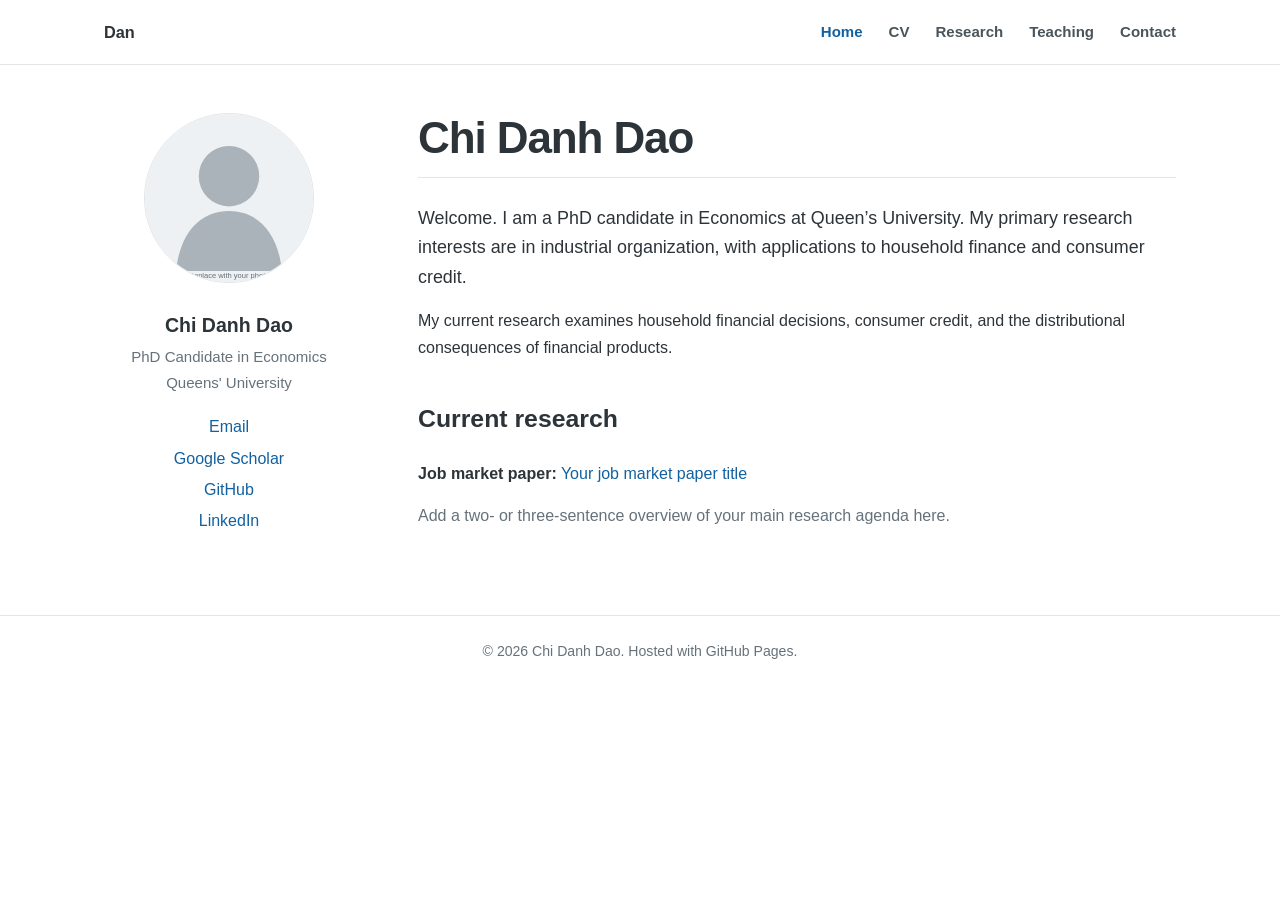
==== index.html @ 17aa1fd5 "move files to main" ====
<!doctype html>
<html lang="en">
<head>
  <meta charset="utf-8">
  <meta name="viewport" content="width=device-width, initial-scale=1">
  <meta name="description" content="Academic website">
  <link rel="stylesheet" href="assets/css/style.css">
  <script src="assets/js/config.js" defer></script>
  <script src="assets/js/site.js" defer></script>
</head>
<body data-page="home">
  <header class="site-nav" data-site-nav></header>
  <div class="site-shell">
    <aside class="profile" data-profile></aside>
    <main class="content">
      <h1 data-name>Your Name</h1>
      <p class="lead" data-intro>Welcome. I am a PhD candidate in Economics at Your University.</p>
      <p>My current research examines household financial decisions, consumer credit, and the distributional consequences of financial products.</p>
      <h2>Current research</h2>
      <p><strong>Job market paper:</strong> <a href="research.html">Your job market paper title</a></p>
      <p class="muted">Add a two- or three-sentence overview of your main research agenda here.</p>
    </main>
  </div>
  <footer class="site-footer" data-site-footer></footer>
</body>
</html>
---- assets/css/style.css ----
:root {
  --text: #2d3439;
  --muted: #66727b;
  --border: #e2e6e9;
  --link: #1261a0;
  --link-hover: #0b3f6a;
  --page-width: 1120px;
  --sidebar-width: 250px;
}

* { box-sizing: border-box; }

html { scroll-behavior: smooth; }

body {
  margin: 0;
  color: var(--text);
  background: #fff;
  font-family: -apple-system, BlinkMacSystemFont, "Segoe UI", Roboto, Helvetica, Arial, sans-serif;
  font-size: 16px;
  line-height: 1.65;
}

a { color: var(--link); text-decoration: none; }
a:hover, a:focus { color: var(--link-hover); text-decoration: underline; }

.site-nav {
  border-bottom: 1px solid var(--border);
  background: rgba(255, 255, 255, 0.98);
  position: sticky;
  top: 0;
  z-index: 10;
}

.nav-inner {
  max-width: var(--page-width);
  min-height: 64px;
  margin: 0 auto;
  padding: 0 24px;
  display: flex;
  align-items: center;
  gap: 28px;
}

.brand {
  color: var(--text);
  font-weight: 700;
  font-size: 1.02rem;
  margin-right: auto;
}

.brand:hover { text-decoration: none; }

.nav-links { display: flex; align-items: center; gap: 26px; }
.nav-links a { color: #4a545b; font-weight: 600; font-size: 0.94rem; }
.nav-links a[aria-current="page"] { color: var(--link); }

.menu-button {
  display: none;
  border: 1px solid var(--border);
  background: #fff;
  border-radius: 5px;
  padding: 7px 11px;
  font: inherit;
}

.site-shell {
  max-width: var(--page-width);
  margin: 0 auto;
  padding: 48px 24px 70px;
  display: grid;
  grid-template-columns: var(--sidebar-width) minmax(0, 1fr);
  gap: 64px;
}

.profile { text-align: center; }
.profile-image {
  width: 170px;
  height: 170px;
  object-fit: cover;
  border-radius: 50%;
  border: 1px solid var(--border);
}

.profile h2 { margin: 18px 0 3px; font-size: 1.22rem; }
.profile-role, .profile-affiliation { margin: 2px 0; color: var(--muted); font-size: 0.94rem; }
.profile-links { margin-top: 18px; display: grid; gap: 5px; }

.content { min-width: 0; }
.content h1 {
  font-size: clamp(2rem, 4vw, 2.75rem);
  line-height: 1.15;
  margin: 0 0 26px;
  padding-bottom: 13px;
  border-bottom: 1px solid var(--border);
  letter-spacing: -0.025em;
}
.content h2 { margin-top: 38px; font-size: 1.55rem; }
.content h3 { margin: 27px 0 4px; font-size: 1.12rem; line-height: 1.35; }
.content p { margin: 8px 0 16px; }

.lead { font-size: 1.12rem; max-width: 780px; }
.muted { color: var(--muted); }

.paper { margin-bottom: 30px; }
.paper-meta { color: var(--muted); margin-top: 1px !important; }
.paper-links { font-size: 0.95rem; }

.button {
  display: inline-block;
  padding: 10px 16px;
  border: 1px solid var(--link);
  border-radius: 4px;
  font-weight: 650;
}
.button:hover { text-decoration: none; background: #f4f8fb; }

.site-footer {
  border-top: 1px solid var(--border);
  color: var(--muted);
  font-size: 0.88rem;
  padding: 24px;
  text-align: center;
}

@media (max-width: 760px) {
  .nav-inner { min-height: 58px; flex-wrap: wrap; padding-top: 8px; padding-bottom: 8px; }
  .menu-button { display: block; }
  .nav-links { display: none; width: 100%; padding: 7px 0 12px; gap: 14px; flex-direction: column; align-items: flex-start; }
  .nav-links.open { display: flex; }
  .site-shell { grid-template-columns: 1fr; gap: 36px; padding-top: 34px; }
  .profile { text-align: left; display: grid; grid-template-columns: 105px 1fr; column-gap: 18px; align-items: center; }
  .profile-image { width: 105px; height: 105px; grid-row: 1 / span 4; }
  .profile h2 { margin: 0; }
  .profile-links { grid-column: 1 / -1; grid-template-columns: repeat(2, max-content); gap: 4px 20px; }
}
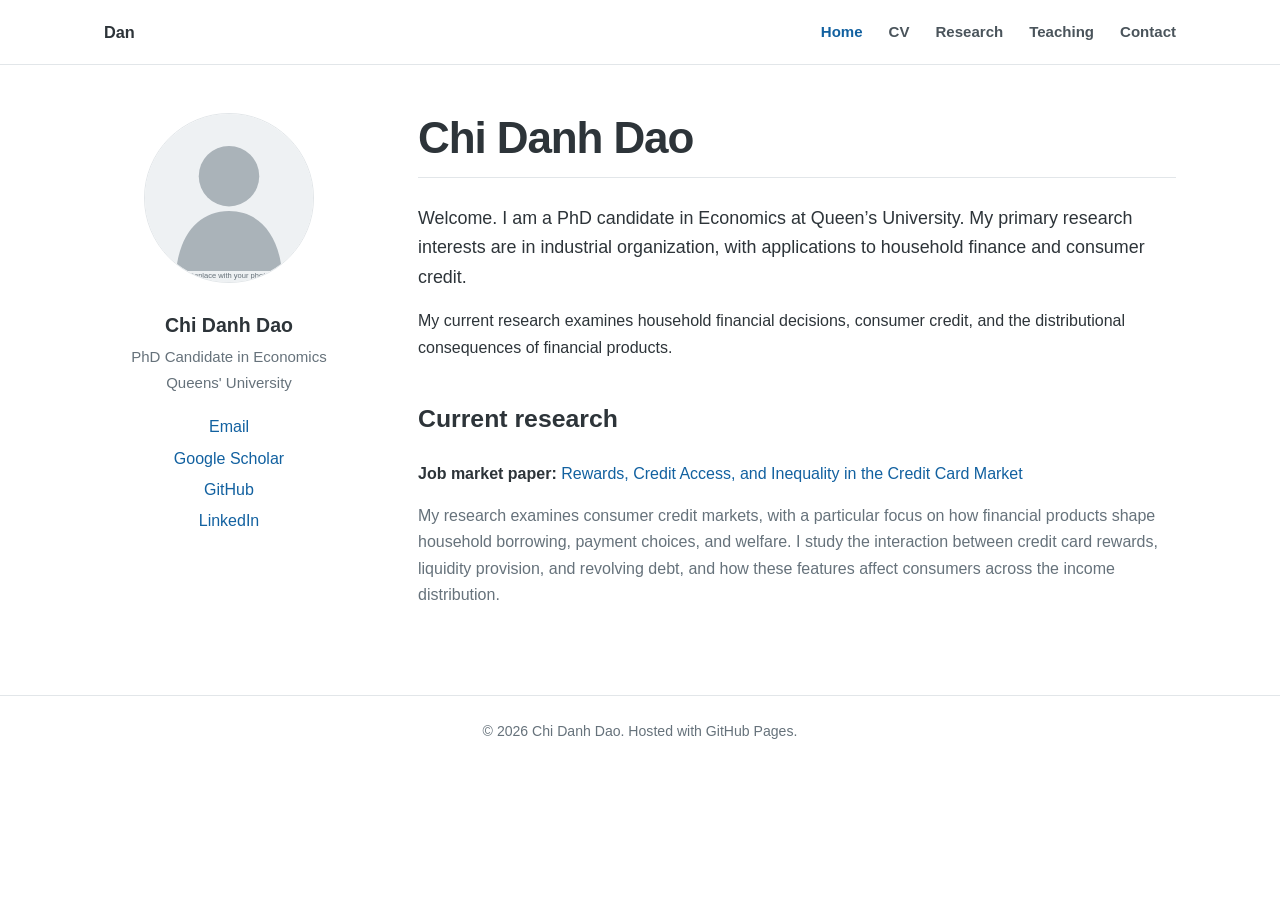
==== commit 87659639: "Update index.html" ====
--- a/index.html
+++ b/index.html
@@ -13,12 +13,12 @@
   <div class="site-shell">
     <aside class="profile" data-profile></aside>
     <main class="content">
-      <h1 data-name>Your Name</h1>
-      <p class="lead" data-intro>Welcome. I am a PhD candidate in Economics at Your University.</p>
+      <h1 data-name>Chi Danh Dao (Dan)</h1>
+      <p class="lead" data-intro>Welcome. I am a PhD candidate in Economics at Queens' University.</p>
       <p>My current research examines household financial decisions, consumer credit, and the distributional consequences of financial products.</p>
       <h2>Current research</h2>
-      <p><strong>Job market paper:</strong> <a href="research.html">Your job market paper title</a></p>
-      <p class="muted">Add a two- or three-sentence overview of your main research agenda here.</p>
+      <p><strong>Job market paper:</strong> <a href="research.html">Rewards, Credit Access, and Inequality in the Credit Card Market</a></p>
+      <p class="muted">My research examines consumer credit markets, with a particular focus on how financial products shape household borrowing, payment choices, and welfare. I study the interaction between credit card rewards, liquidity provision, and revolving debt, and how these features affect consumers across the income distribution.</p>
     </main>
   </div>
   <footer class="site-footer" data-site-footer></footer>
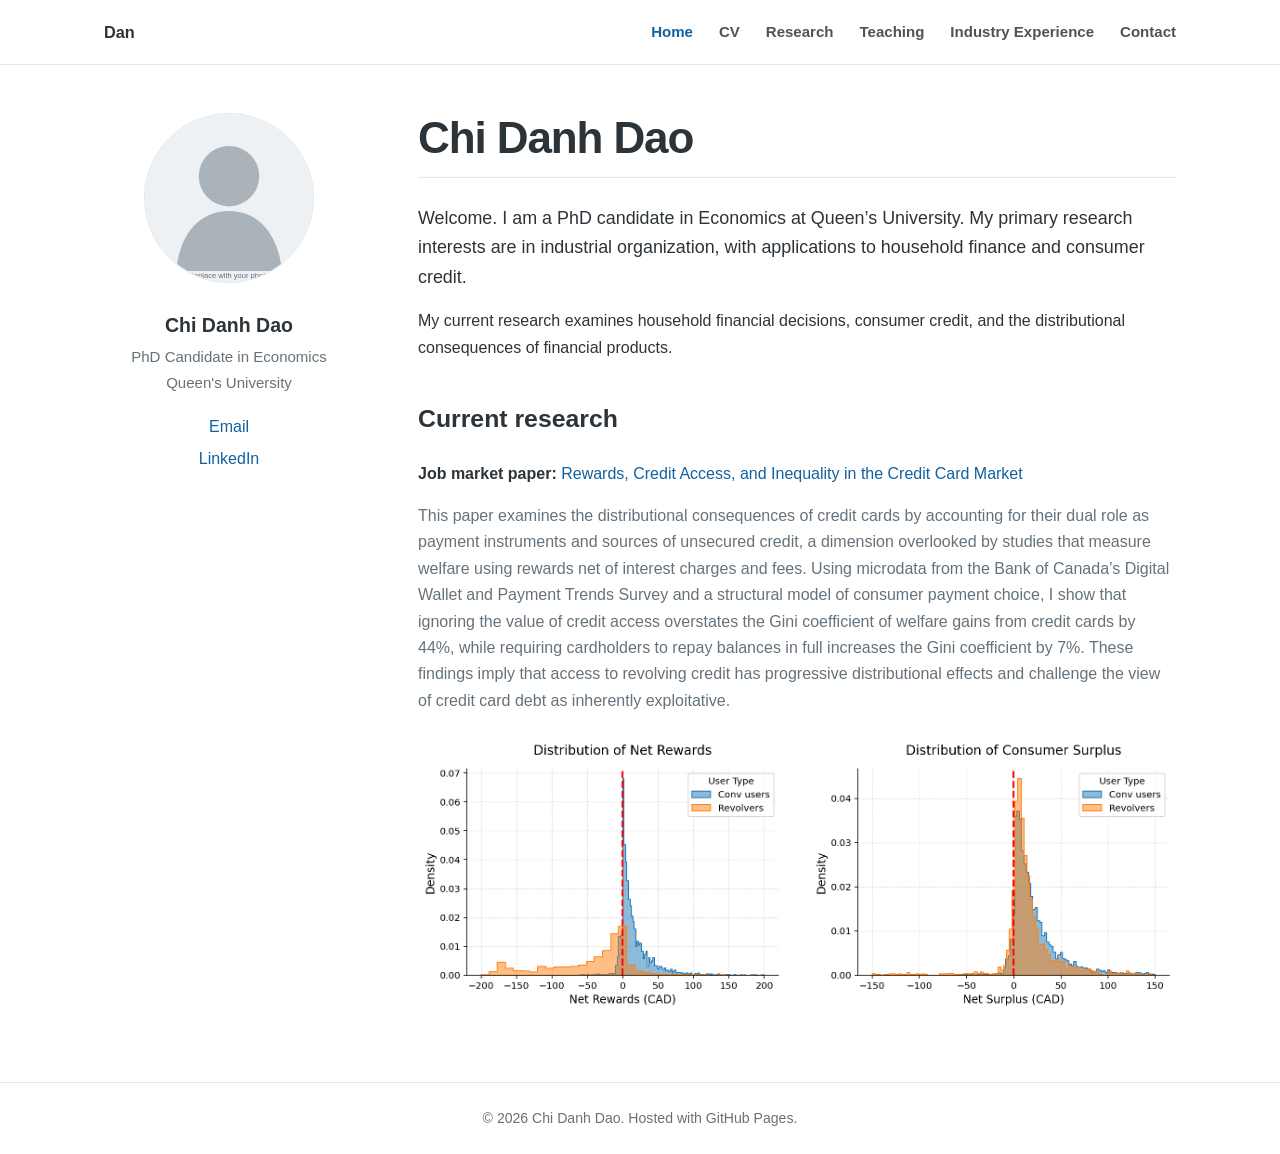
==== commit 5217b970: "update CV and complete other tabs" ====
--- a/index.html
+++ b/index.html
@@ -14,12 +14,16 @@
     <aside class="profile" data-profile></aside>
     <main class="content">
       <h1 data-name>Chi Danh Dao (Dan)</h1>
-      <p class="lead" data-intro>Welcome. I am a PhD candidate in Economics at Queens' University.</p>
+      <p class="lead" data-intro>Welcome. I am a PhD candidate in Economics at Queen's University.</p>
       <p>My current research examines household financial decisions, consumer credit, and the distributional consequences of financial products.</p>
       <h2>Current research</h2>
       <p><strong>Job market paper:</strong> <a href="research.html">Rewards, Credit Access, and Inequality in the Credit Card Market</a></p>
-      <p class="muted">My research examines consumer credit markets, with a particular focus on how financial products shape household borrowing, payment choices, and welfare. I study the interaction between credit card rewards, liquidity provision, and revolving debt, and how these features affect consumers across the income distribution.</p>
-    </main>
+      <p class="muted">This paper examines the distributional consequences of credit cards by accounting for their dual role as payment instruments and sources of unsecured credit, a dimension overlooked by studies that measure welfare using rewards net of interest charges and fees. Using microdata from the Bank of Canada’s Digital Wallet and Payment Trends Survey and a structural model of consumer payment choice, I show that ignoring the value of credit access overstates the Gini coefficient of welfare gains from credit cards by 44%, while requiring cardholders to repay balances in full increases the Gini coefficient by 7%. These findings imply that access to revolving credit has progressive distributional effects and challenge the view of credit card debt as inherently exploitative.</p>
+<div class="image-grid">
+  <img src="assets/images/distribution_of_net_rewards.png" alt="Credit card rewards figure">
+  <img src="assets/images/surplus_dist.png" alt="Credit access inequality figure">
+</div>
+</main>
   </div>
   <footer class="site-footer" data-site-footer></footer>
 </body>
--- a/assets/css/style.css
+++ b/assets/css/style.css
@@ -134,3 +134,24 @@
   .profile h2 { margin: 0; }
   .profile-links { grid-column: 1 / -1; grid-template-columns: repeat(2, max-content); gap: 4px 20px; }
 }
+
+.image-grid {
+  display: grid;
+  grid-template-columns: repeat(2, minmax(0, 1fr));
+  gap: 1.5rem;
+  margin-top: 1.5rem;
+  align-items: start;
+}
+
+.image-grid img {
+  display: block;
+  width: 100%;
+  height: auto;
+  object-fit: contain;
+}
+
+@media (max-width: 700px) {
+  .image-grid {
+    grid-template-columns: 1fr;
+  }
+}
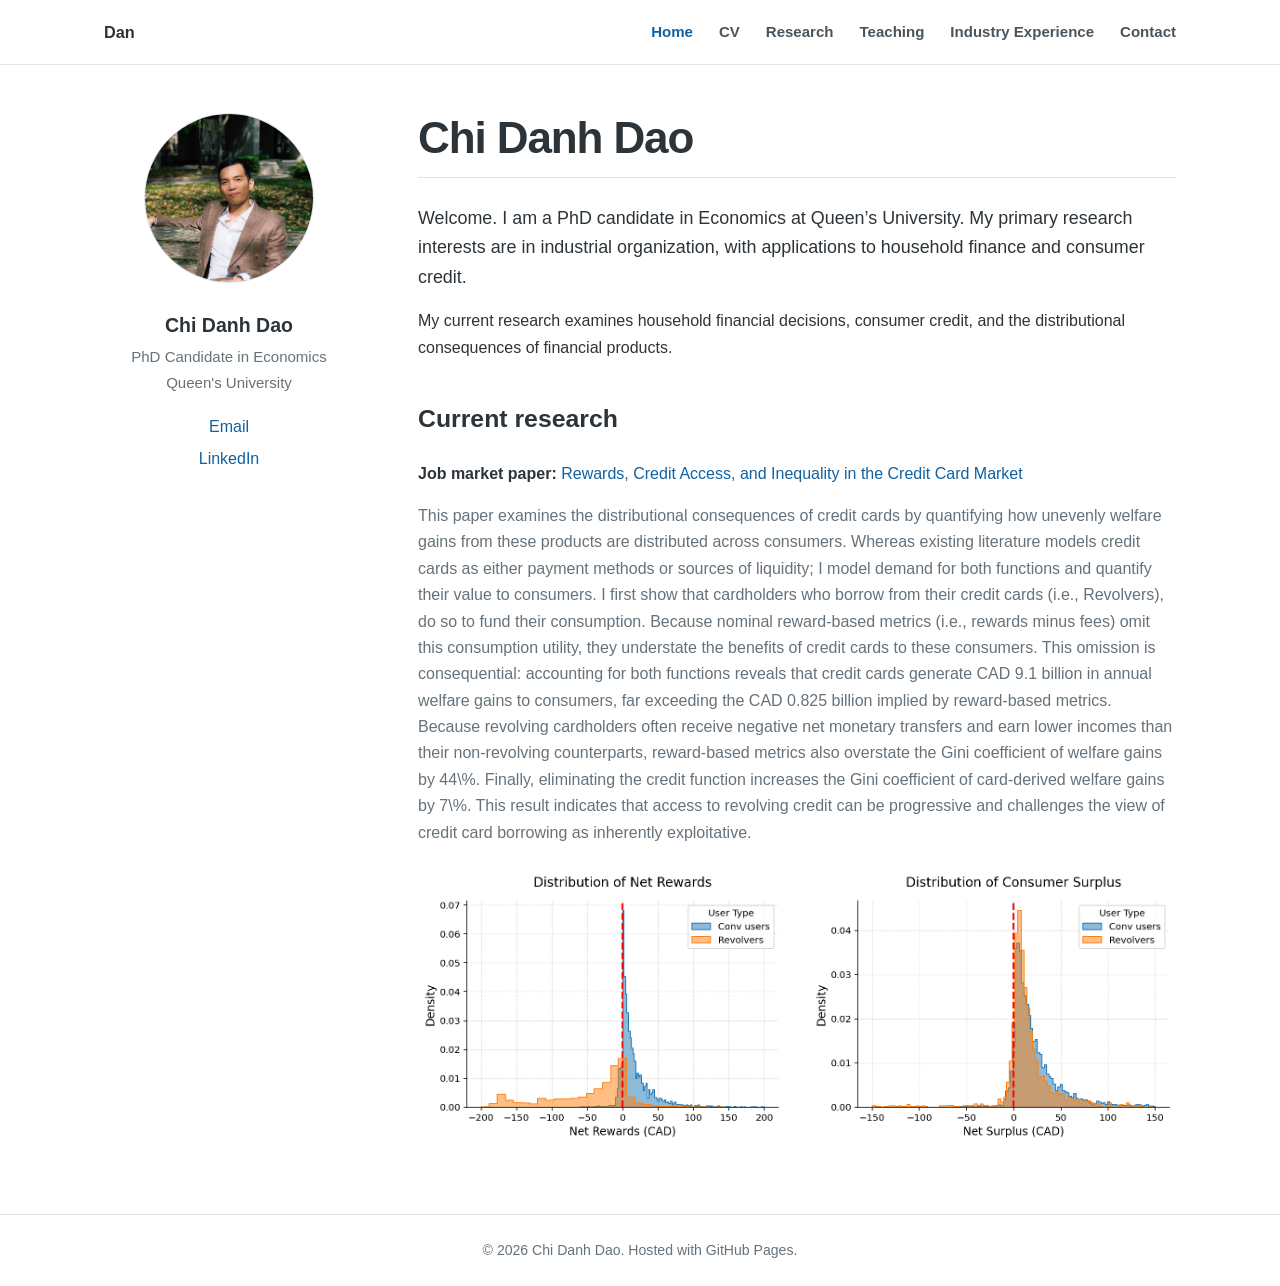
==== commit 4142e243: "update abstract of jmp" ====
--- a/index.html
+++ b/index.html
@@ -18,7 +18,7 @@
       <p>My current research examines household financial decisions, consumer credit, and the distributional consequences of financial products.</p>
       <h2>Current research</h2>
       <p><strong>Job market paper:</strong> <a href="research.html">Rewards, Credit Access, and Inequality in the Credit Card Market</a></p>
-      <p class="muted">This paper examines the distributional consequences of credit cards by accounting for their dual role as payment instruments and sources of unsecured credit, a dimension overlooked by studies that measure welfare using rewards net of interest charges and fees. Using microdata from the Bank of Canada’s Digital Wallet and Payment Trends Survey and a structural model of consumer payment choice, I show that ignoring the value of credit access overstates the Gini coefficient of welfare gains from credit cards by 44%, while requiring cardholders to repay balances in full increases the Gini coefficient by 7%. These findings imply that access to revolving credit has progressive distributional effects and challenge the view of credit card debt as inherently exploitative.</p>
+      <p class="muted">This paper examines the distributional consequences of credit cards by quantifying how unevenly welfare gains from these products are distributed across consumers. Whereas existing literature models credit cards as either payment methods or sources of liquidity; I model demand for both functions and quantify their value to consumers. I first show that cardholders who borrow from their credit cards (i.e., Revolvers), do so to fund their consumption. Because nominal reward-based metrics (i.e., rewards minus fees) omit this consumption utility, they understate the benefits of credit cards to these consumers. This omission is consequential: accounting for both functions reveals that credit cards generate CAD 9.1 billion in annual welfare gains to consumers, far exceeding the CAD 0.825 billion implied by reward-based metrics. Because revolving cardholders often receive negative net monetary transfers and earn lower incomes than their non-revolving counterparts, reward-based metrics also overstate the Gini coefficient of welfare gains by 44\%. Finally, eliminating the credit function increases the Gini coefficient of card-derived welfare gains by 7\%. This result indicates that access to revolving credit can be progressive and challenges the view of credit card borrowing as inherently exploitative.</p>
 <div class="image-grid">
   <img src="assets/images/distribution_of_net_rewards.png" alt="Credit card rewards figure">
   <img src="assets/images/surplus_dist.png" alt="Credit access inequality figure">
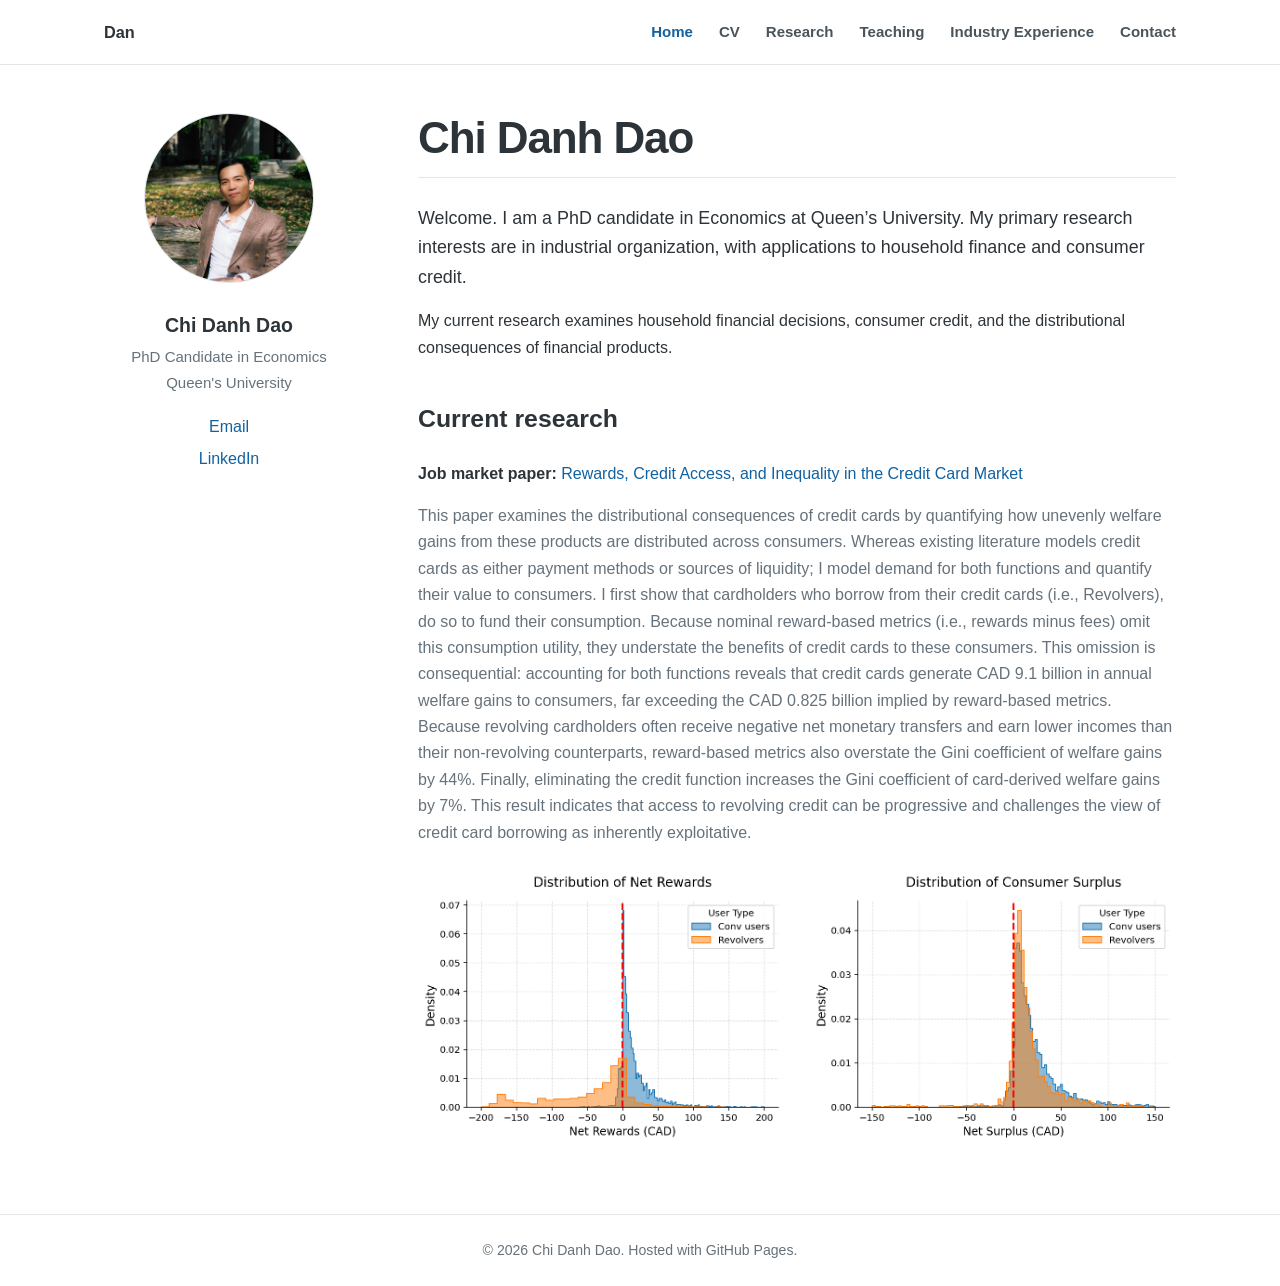
==== commit ce3efd1b: "Duplicate paragraph in index.html" ====
--- a/index.html
+++ b/index.html
@@ -18,7 +18,7 @@
       <p>My current research examines household financial decisions, consumer credit, and the distributional consequences of financial products.</p>
       <h2>Current research</h2>
       <p><strong>Job market paper:</strong> <a href="research.html">Rewards, Credit Access, and Inequality in the Credit Card Market</a></p>
-      <p class="muted">This paper examines the distributional consequences of credit cards by quantifying how unevenly welfare gains from these products are distributed across consumers. Whereas existing literature models credit cards as either payment methods or sources of liquidity; I model demand for both functions and quantify their value to consumers. I first show that cardholders who borrow from their credit cards (i.e., Revolvers), do so to fund their consumption. Because nominal reward-based metrics (i.e., rewards minus fees) omit this consumption utility, they understate the benefits of credit cards to these consumers. This omission is consequential: accounting for both functions reveals that credit cards generate CAD 9.1 billion in annual welfare gains to consumers, far exceeding the CAD 0.825 billion implied by reward-based metrics. Because revolving cardholders often receive negative net monetary transfers and earn lower incomes than their non-revolving counterparts, reward-based metrics also overstate the Gini coefficient of welfare gains by 44\%. Finally, eliminating the credit function increases the Gini coefficient of card-derived welfare gains by 7\%. This result indicates that access to revolving credit can be progressive and challenges the view of credit card borrowing as inherently exploitative.</p>
+      <p class="muted">This paper examines the distributional consequences of credit cards by quantifying how unevenly welfare gains from these products are distributed across consumers. Whereas existing literature models credit cards as either payment methods or sources of liquidity; I model demand for both functions and quantify their value to consumers. I first show that cardholders who borrow from their credit cards (i.e., Revolvers), do so to fund their consumption. Because nominal reward-based metrics (i.e., rewards minus fees) omit this consumption utility, they understate the benefits of credit cards to these consumers. This omission is consequential: accounting for both functions reveals that credit cards generate CAD 9.1 billion in annual welfare gains to consumers, far exceeding the CAD 0.825 billion implied by reward-based metrics. Because revolving cardholders often receive negative net monetary transfers and earn lower incomes than their non-revolving counterparts, reward-based metrics also overstate the Gini coefficient of welfare gains by 44%. Finally, eliminating the credit function increases the Gini coefficient of card-derived welfare gains by 7%. This result indicates that access to revolving credit can be progressive and challenges the view of credit card borrowing as inherently exploitative.</p>
 <div class="image-grid">
   <img src="assets/images/distribution_of_net_rewards.png" alt="Credit card rewards figure">
   <img src="assets/images/surplus_dist.png" alt="Credit access inequality figure">
